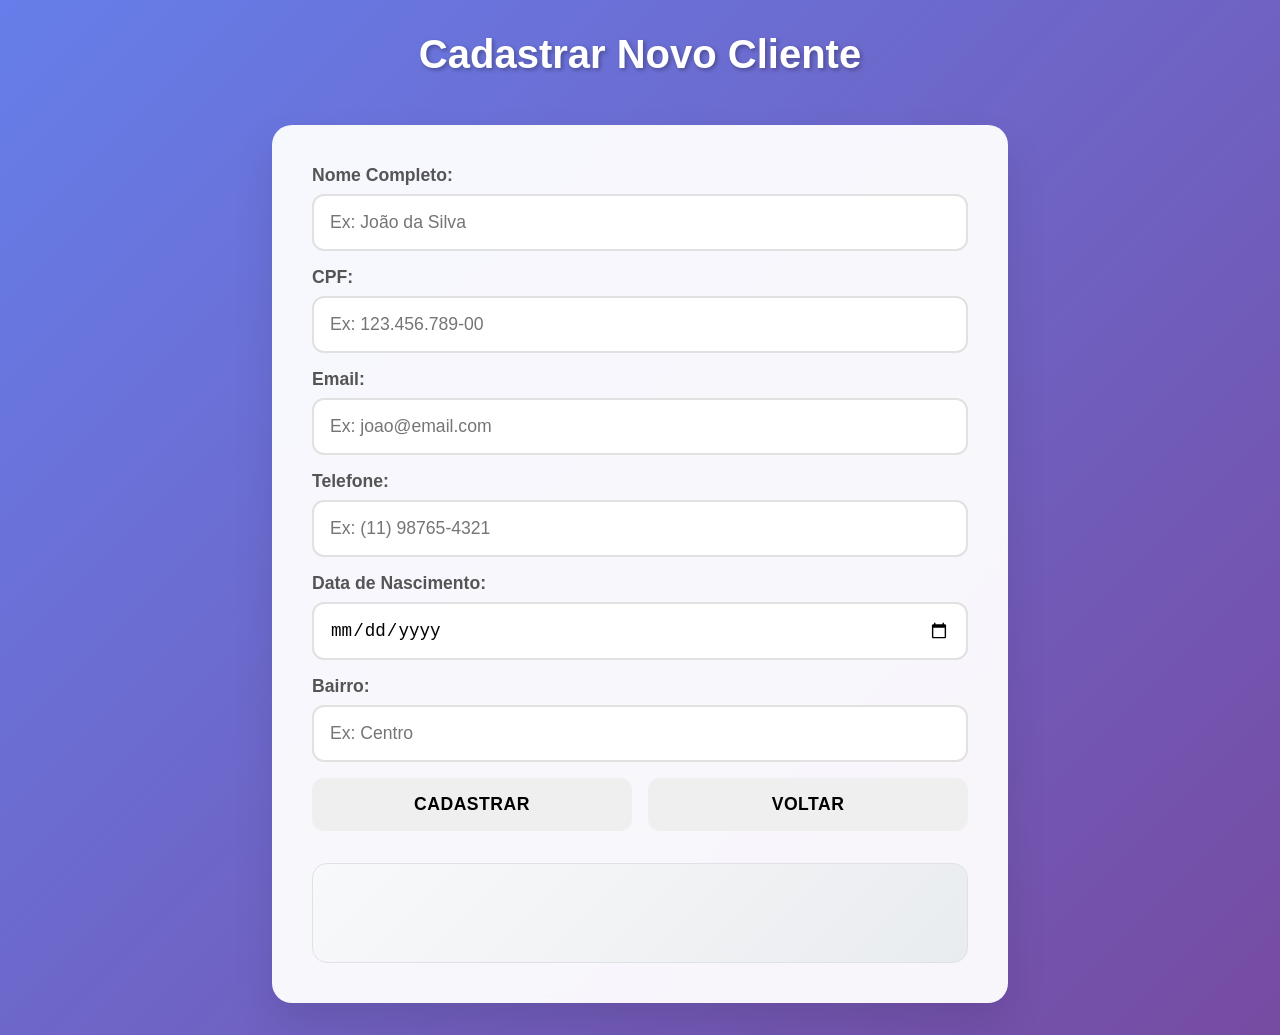
==== src/cadastro.html @ 1f22ab6a "Segundo commit" ====
<!DOCTYPE html>
<html lang="pt-BR">

<head>
  <meta charset="UTF-8" />
  <meta name="viewport" content="width=device-width, initial-scale=1.0" />
  <title>Cadastrar Cliente</title>
  <link rel="stylesheet" href="style.css">
</head>

<body>

  <header>
    <h1>Cadastrar Novo Cliente</h1>
  </header>

  <main>
    <form id="formCadastro" onsubmit="cadastrarCliente(event)">
      <div class="form-group">
        <label for="nome">Nome Completo:</label>
        <input type="text" id="nome" name="nome" required 
        placeholder="Ex: João da Silva" />
      </div>

      <div class="form-group">
        <label for="cpf">CPF:</label>
        <input type="text" id="cpf" name="cpf" required 
        placeholder="Ex: 123.456.789-00" maxlength="14" />
      </div>

      <div class="form-group">
        <label for="email">Email:</label>
        <input type="email" id="email" name="email" required 
        placeholder="Ex: joao@email.com" />
      </div>

      <div class="form-group">
        <label for="telefone">Telefone:</label>
        <input type="tel" id="telefone" name="telefone" 
        placeholder="Ex: (11) 98765-4321" />
      </div>

      <div class="form-group">
        <label for="data_nascimento">Data de Nascimento:</label>
        <input type="date" id="data_nascimento" name="data_nascimento" />
      </div>

      <div class="form-group">
        <label for="bairro">Bairro:</label>
        <input type="text" id="bairro" name="bairro" 
        placeholder="Ex: Centro" />
      </div>

      <div class="botoes-container">
        <button type="submit" class="btn-cadastrar">Cadastrar</button>
        <button type="button" class="btn-voltar" onclick="voltarParaBusca()">Voltar</button>
      </div>
    </form>

    <div id="resultado"></div>
  </main>

  <script src="cadastro.js"></script>
</body>

</html>
---- src/style.css ----
* {

    margin: 0;

    padding: 0;

    box-sizing: border-box;

}



body {

    font-family: 'Segoe UI', Tahoma, Geneva, Verdana, sans-serif;

    background: linear-gradient(135deg, #667eea 0%, #764ba2 100%);

    min-height: 100vh;

    max-width: 800px;

    margin: 0 auto;

    padding: 2rem;

    color: #333;

}



header {

    text-align: center;

    margin-bottom: 3rem;

    position: relative;

}



header h1 {

    font-size: 2.5rem;

    font-weight: 700;

    color: white;

    text-shadow: 2px 2px 4px rgba(0,0,0,0.3);

    margin-bottom: 1rem;

}



.logo-correios {

    width: 150px;

    height: auto;

    filter: drop-shadow(2px 2px 4px rgba(0,0,0,0.3));

}



main {

    background: rgba(255, 255, 255, 0.95);

    padding: 2.5rem;

    border-radius: 20px;

    box-shadow: 0 20px 40px rgba(0,0,0,0.1);

    backdrop-filter: blur(10px);

}



label {

    display: block;

    font-weight: 600;

    color: #555;

    margin-bottom: 0.5rem;

    font-size: 1.1rem;

}



input {

    width: 100%;

    padding: 1rem;

    font-size: 1.1rem;

    border: 2px solid #e1e1e1;

    border-radius: 12px;

    margin-bottom: 1rem;

    transition: all 0.3s ease;

    background: white;

}



input:focus {

    outline: none;

    border-color: #667eea;

    box-shadow: 0 0 0 3px rgba(102, 126, 234, 0.1);

    transform: translateY(-2px);

}



.botoes-container {

    display: flex;

    gap: 1rem;

    margin-bottom: 1.5rem;

}



button {

    flex: 1;

    padding: 1rem 1.5rem;

    font-size: 1.1rem;

    font-weight: 600;

    border: none;

    border-radius: 12px;

    cursor: pointer;

    transition: all 0.3s ease;

    text-transform: uppercase;

    letter-spacing: 0.5px;

}



.btn-buscar {

    background: linear-gradient(135deg, #667eea 0%, #764ba2 100%);

    color: white;

}



.btn-buscar:hover {

    transform: translateY(-2px);

    box-shadow: 0 10px 20px rgba(102, 126, 234, 0.3);

}



.btn-todos {

    background: linear-gradient(135deg, #f093fb 0%, #f5576c 100%);

    color: white;

}



.btn-todos:hover {

    transform: translateY(-2px);

    box-shadow: 0 10px 20px rgba(245, 87, 108, 0.3);

}
.btn-novo {

     background: linear-gradient(135deg, #f093fb 0%, #667eea 100%);
     color:rgb(246, 246, 246);
}



#resultado {

    margin-top: 2rem;

    background: linear-gradient(135deg, #f8f9fa 0%, #e9ecef 100%);

    padding: 1.5rem;

    border-radius: 15px;

    border: 1px solid #dee2e6;

    min-height: 100px;

}



.cliente-card {

    background: white;

    padding: 1.5rem;

    border-radius: 12px;

    margin-bottom: 1rem;

    box-shadow: 0 4px 6px rgba(0,0,0,0.1);

    border-left: 4px solid #667eea;

    transition: transform 0.3s ease;

}



.cliente-card:hover {

    transform: translateX(5px);

}



.cliente-card p {

    margin-bottom: 0.5rem;

    color: #555;

}



.cliente-card strong {

    color: #333;

    font-weight: 600;

}



.adesivo-container {

    position: fixed;

    bottom: 20px;

    right: 20px;

    z-index: 1000;

}



.adesivo {

    width: 80px;

    height: 80px;

    background: linear-gradient(135deg, #ff6b6b 0%, #ff8787 100%);

    border-radius: 50%;

    display: flex;

    align-items: center;

    justify-content: center;

    font-size: 2rem;

    box-shadow: 0 10px 20px rgba(255, 107, 107, 0.3);

    animation: pulse 2s infinite;

    cursor: pointer;

    transition: transform 0.3s ease;

}



.adesivo:hover {

    transform: scale(1.1);

}



@keyframes pulse {

    0% {

        box-shadow: 0 10px 20px rgba(255, 107, 107, 0.3);

    }

    50% {

        box-shadow: 0 10px 30px rgba(255, 107, 107, 0.5);

    }

    100% {

        box-shadow: 0 10px 20px rgba(255, 107, 107, 0.3);

    }

}



.loading {

    text-align: center;

    padding: 2rem;

    color: #667eea;

    font-weight: 600;

}



.error {

    color: #dc3545;

    background: #f8d7da;

    padding: 1rem;

    border-radius: 8px;

    border: 1px solid #f5c6cb;

}



@media (max-width: 768px) {

    body {

        padding: 1rem;

    }

    

    main {

        padding: 1.5rem;

    }

    

    header h1 {

        font-size: 2rem;

    }

    

    .botoes-container {

        flex-direction: column;

    }

    

    .adesivo {

        width: 60px;

        height: 60px;

        font-size: 1.5rem;

    }

}
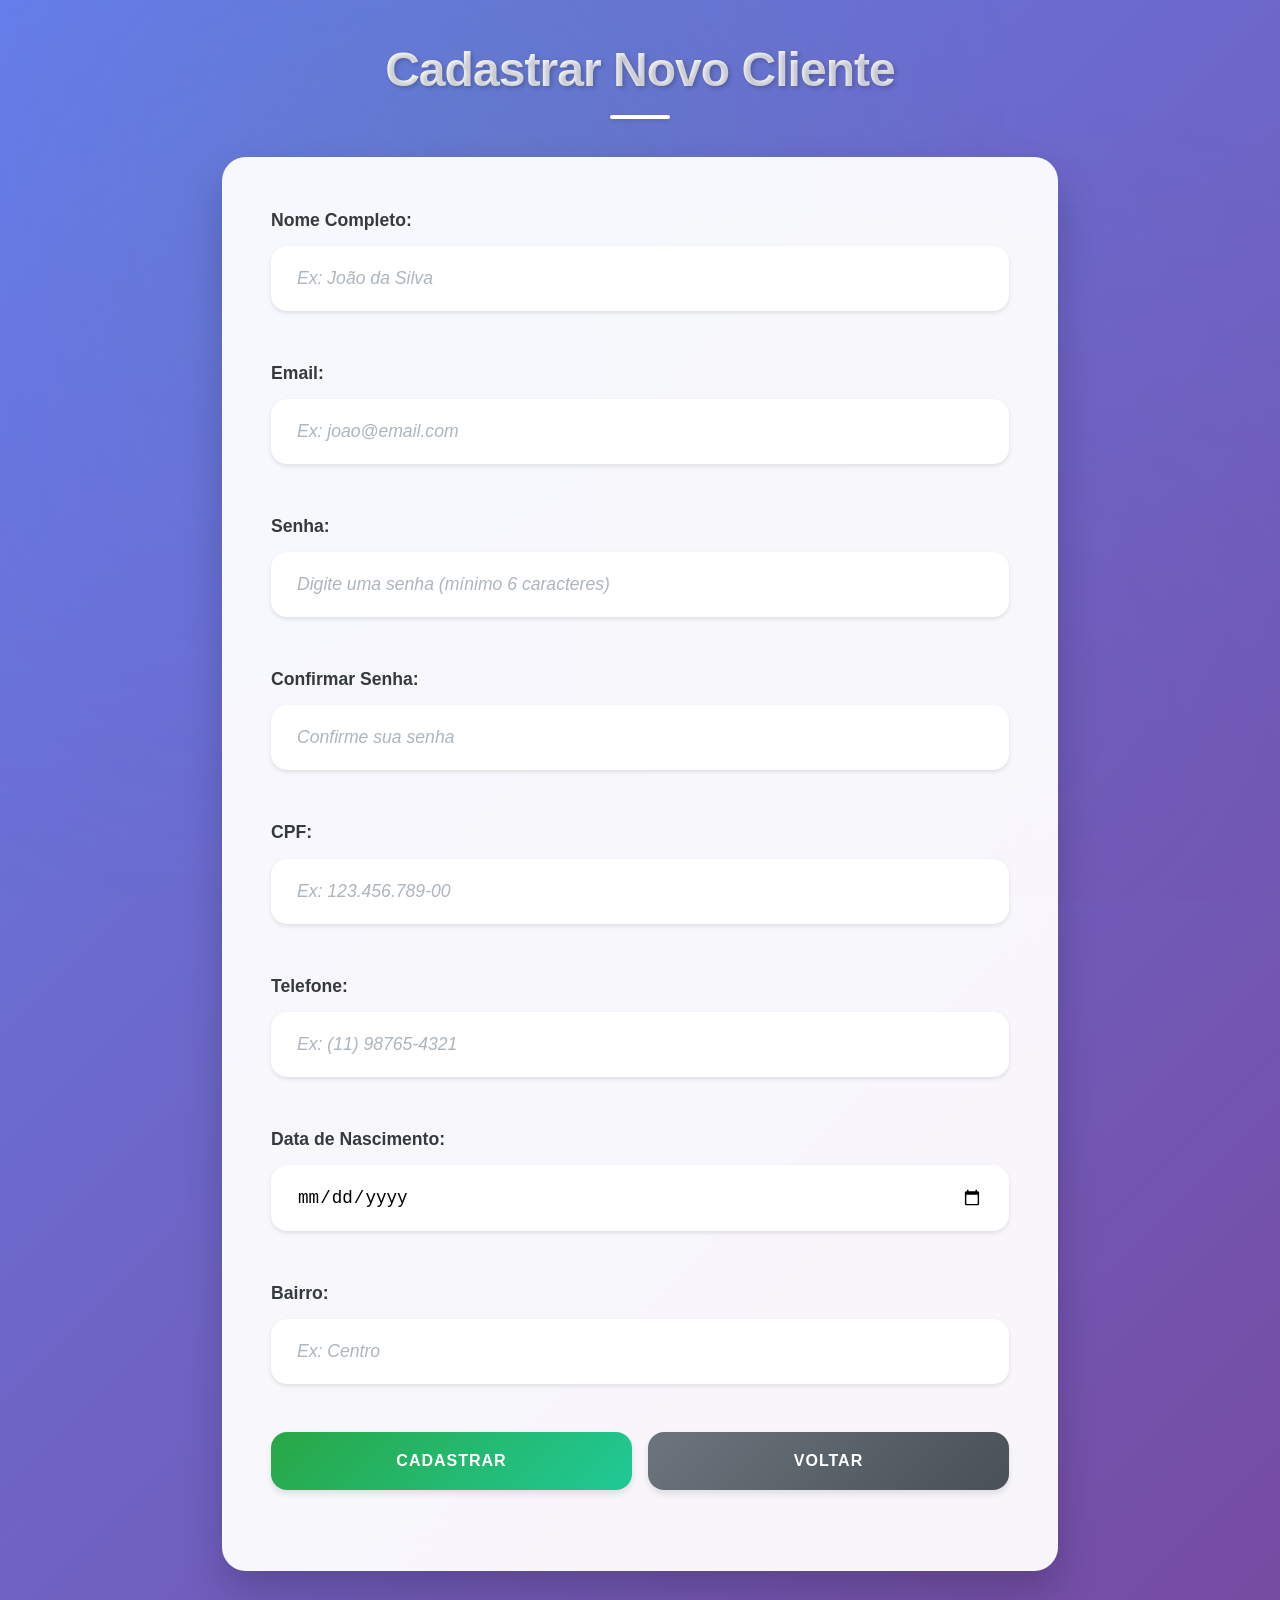
==== commit 56088e1c: "feat:cadastro usuarios" ====
--- a/src/cadastro.html
+++ b/src/cadastro.html
@@ -23,15 +23,27 @@
       </div>
 
       <div class="form-group">
+        <label for="email">Email:</label>
+        <input type="email" id="email" name="email" required 
+        placeholder="Ex: joao@email.com" />
+      </div>
+
+      <div class="form-group">
+        <label for="senha">Senha:</label>
+        <input type="password" id="senha" name="senha" required 
+        placeholder="Digite uma senha (mínimo 6 caracteres)" minlength="6" />
+      </div>
+
+      <div class="form-group">
+        <label for="confirmar_senha">Confirmar Senha:</label>
+        <input type="password" id="confirmar_senha" name="confirmar_senha" required 
+        placeholder="Confirme sua senha" />
+      </div>
+
+      <div class="form-group">
         <label for="cpf">CPF:</label>
         <input type="text" id="cpf" name="cpf" required 
         placeholder="Ex: 123.456.789-00" maxlength="14" />
-      </div>
-
-      <div class="form-group">
-        <label for="email">Email:</label>
-        <input type="email" id="email" name="email" required 
-        placeholder="Ex: joao@email.com" />
       </div>
 
       <div class="form-group">
--- a/src/style.css
+++ b/src/style.css
@@ -1,440 +1,494 @@
+/* ===== RESET E CONFIGURAÇÕES GLOBAIS ===== */
 * {
-
     margin: 0;
-
     padding: 0;
-
     box-sizing: border-box;
-
-}
-
-
+}
+
+:root {
+    --primary-color: #667eea;
+    --secondary-color: #764ba2;
+    --success-color: #28a745;
+    --danger-color: #dc3545;
+    --warning-color: #ffc107;
+    --info-color: #17a2b8;
+    --light-color: #f8f9fa;
+    --dark-color: #343a40;
+    --white: #ffffff;
+    --gradient-primary: linear-gradient(135deg, var(--primary-color) 0%, var(--secondary-color) 100%);
+    --gradient-success: linear-gradient(135deg, #28a745 0%, #20c997 100%);
+    --gradient-danger: linear-gradient(135deg, #dc3545 0%, #c82333 100%);
+    --gradient-info: linear-gradient(135deg, #17a2b8 0%, #138496 100%);
+    --shadow-sm: 0 2px 4px rgba(0,0,0,0.1);
+    --shadow-md: 0 4px 6px rgba(0,0,0,0.1);
+    --shadow-lg: 0 10px 25px rgba(0,0,0,0.15);
+    --shadow-xl: 0 20px 40px rgba(0,0,0,0.2);
+    --transition: all 0.3s cubic-bezier(0.4, 0, 0.2, 1);
+}
 
 body {
-
-    font-family: 'Segoe UI', Tahoma, Geneva, Verdana, sans-serif;
-
-    background: linear-gradient(135deg, #667eea 0%, #764ba2 100%);
-
+    font-family: 'Inter', -apple-system, BlinkMacSystemFont, 'Segoe UI', Roboto, sans-serif;
+    background: var(--gradient-primary);
     min-height: 100vh;
-
-    max-width: 800px;
-
+    max-width: 900px;
     margin: 0 auto;
-
     padding: 2rem;
-
-    color: #333;
-
-}
-
-
-
+    color: var(--dark-color);
+    line-height: 1.6;
+    position: relative;
+    overflow-x: hidden;
+}
+
+body::before {
+    content: '';
+    position: fixed;
+    top: 0;
+    left: 0;
+    width: 100%;
+    height: 100%;
+    background: 
+        radial-gradient(circle at 20% 50%, rgba(102, 126, 234, 0.1) 0%, transparent 50%),
+        radial-gradient(circle at 80% 80%, rgba(118, 75, 162, 0.1) 0%, transparent 50%),
+        radial-gradient(circle at 40% 20%, rgba(40, 167, 69, 0.1) 0%, transparent 50%);
+    pointer-events: none;
+    z-index: 1;
+}
+
+/* ===== ANIMAÇÕES GLOBAIS ===== */
+@keyframes fadeInUp {
+    from {
+        opacity: 0;
+        transform: translateY(30px);
+    }
+    to {
+        opacity: 1;
+        transform: translateY(0);
+    }
+}
+
+@keyframes slideInLeft {
+    from {
+        opacity: 0;
+        transform: translateX(-50px);
+    }
+    to {
+        opacity: 1;
+        transform: translateX(0);
+    }
+}
+
+@keyframes pulse {
+    0%, 100% {
+        transform: scale(1);
+        box-shadow: var(--shadow-md);
+    }
+    50% {
+        transform: scale(1.05);
+        box-shadow: var(--shadow-lg);
+    }
+}
+
+@keyframes float {
+    0%, 100% {
+        transform: translateY(0px);
+    }
+    50% {
+        transform: translateY(-10px);
+    }
+}
+
+/* ===== HEADER ===== */
 header {
-
     text-align: center;
-
     margin-bottom: 3rem;
-
-    position: relative;
-
-}
-
-
+    position: relative;
+    z-index: 10;
+    animation: fadeInUp 0.8s ease-out;
+}
 
 header h1 {
-
-    font-size: 2.5rem;
-
+    font-size: 3rem;
+    font-weight: 800;
+    background: linear-gradient(135deg, var(--white) 0%, rgba(255,255,255,0.9) 100%);
+    -webkit-background-clip: text;
+    -webkit-text-fill-color: transparent;
+    background-clip: text;
+    text-shadow: 2px 2px 4px rgba(0,0,0,0.2);
+    margin-bottom: 1rem;
+    letter-spacing: -0.02em;
+    position: relative;
+}
+
+header h1::after {
+    content: '';
+    position: absolute;
+    bottom: -10px;
+    left: 50%;
+    transform: translateX(-50%);
+    width: 60px;
+    height: 4px;
+    background: var(--white);
+    border-radius: 2px;
+    box-shadow: var(--shadow-sm);
+}
+
+/* ===== MAIN CONTENT ===== */
+main {
+    background: rgba(255, 255, 255, 0.95);
+    backdrop-filter: blur(20px);
+    -webkit-backdrop-filter: blur(20px);
+    padding: 3rem;
+    border-radius: 24px;
+    box-shadow: var(--shadow-xl);
+    border: 1px solid rgba(255, 255, 255, 0.2);
+    position: relative;
+    z-index: 10;
+    animation: fadeInUp 0.8s ease-out 0.2s both;
+    transition: var(--transition);
+}
+
+main:hover {
+    transform: translateY(-2px);
+    box-shadow: 0 25px 50px rgba(0,0,0,0.25);
+}
+
+/* ===== FORMULÁRIOS ===== */
+.form-group {
+    margin-bottom: 2rem;
+    position: relative;
+    animation: slideInLeft 0.6s ease-out;
+}
+
+.form-group:nth-child(1) { animation-delay: 0.1s; }
+.form-group:nth-child(2) { animation-delay: 0.2s; }
+.form-group:nth-child(3) { animation-delay: 0.3s; }
+.form-group:nth-child(4) { animation-delay: 0.4s; }
+.form-group:nth-child(5) { animation-delay: 0.5s; }
+
+label {
+    display: block;
+    font-weight: 600;
+    color: var(--dark-color);
+    margin-bottom: 0.75rem;
+    font-size: 1.1rem;
+    transition: var(--transition);
+    position: relative;
+}
+
+label::after {
+    content: '';
+    position: absolute;
+    bottom: -2px;
+    left: 0;
+    width: 0;
+    height: 2px;
+    background: var(--primary-color);
+    transition: width 0.3s ease;
+}
+
+.form-group:focus-within label::after {
+    width: 100%;
+}
+
+input {
+    width: 100%;
+    padding: 1.25rem 1.5rem;
+    font-size: 1.1rem;
+    border: 2px solid transparent;
+    border-radius: 16px;
+    margin-bottom: 1rem;
+    transition: var(--transition);
+    background: var(--white);
+    position: relative;
+    outline: none;
+    box-shadow: var(--shadow-sm);
+}
+
+input::placeholder {
+    color: #adb5bd;
+    font-style: italic;
+}
+
+input:focus {
+    border-color: var(--primary-color);
+    box-shadow: 0 0 0 4px rgba(102, 126, 234, 0.1), var(--shadow-md);
+    transform: translateY(-2px);
+    background: linear-gradient(135deg, var(--white) 0%, rgba(255,255,255,0.98) 100%);
+}
+
+input:hover {
+    border-color: rgba(102, 126, 234, 0.3);
+    transform: translateY(-1px);
+}
+
+/* ===== BOTÕES ===== */
+.botoes-container {
+    display: flex;
+    gap: 1rem;
+    margin: 2rem 0;
+    flex-wrap: wrap;
+    justify-content: center;
+}
+
+button {
+    flex: 1;
+    min-width: 140px;
+    padding: 1.25rem 2rem;
+    font-size: 1rem;
     font-weight: 700;
-
-    color: white;
-
-    text-shadow: 2px 2px 4px rgba(0,0,0,0.3);
-
-    margin-bottom: 1rem;
-
-}
-
-
-
-.logo-correios {
-
-    width: 150px;
-
-    height: auto;
-
-    filter: drop-shadow(2px 2px 4px rgba(0,0,0,0.3));
-
-}
-
-
-
-main {
-
-    background: rgba(255, 255, 255, 0.95);
-
-    padding: 2.5rem;
-
+    border: none;
+    border-radius: 16px;
+    cursor: pointer;
+    transition: var(--transition);
+    text-transform: uppercase;
+    letter-spacing: 1px;
+    position: relative;
+    overflow: hidden;
+    box-shadow: var(--shadow-md);
+    font-family: inherit;
+}
+
+button::before {
+    content: '';
+    position: absolute;
+    top: 0;
+    left: -100%;
+    width: 100%;
+    height: 100%;
+    background: linear-gradient(90deg, transparent, rgba(255,255,255,0.2), transparent);
+    transition: left 0.5s ease;
+}
+
+button:hover::before {
+    left: 100%;
+}
+
+button:hover {
+    transform: translateY(-3px) scale(1.02);
+    box-shadow: var(--shadow-lg);
+}
+
+button:active {
+    transform: translateY(-1px) scale(0.98);
+}
+
+/* Estilos específicos dos botões */
+.btn-buscar {
+    background: var(--gradient-danger);
+    color: var(--white);
+    animation: slideInLeft 0.6s ease-out 0.3s both;
+}
+
+.btn-buscar:hover {
+    box-shadow: 0 10px 25px rgba(220, 53, 69, 0.3);
+}
+
+.btn-todos {
+    background: var(--gradient-info);
+    color: var(--white);
+    animation: slideInLeft 0.6s ease-out 0.4s both;
+}
+
+.btn-todos:hover {
+    box-shadow: 0 10px 25px rgba(23, 162, 184, 0.3);
+}
+
+.btn-cadastrar {
+    background: var(--gradient-success);
+    color: var(--white);
+    animation: slideInLeft 0.6s ease-out 0.5s both;
+}
+
+.btn-cadastrar:hover {
+    box-shadow: 0 10px 25px rgba(40, 167, 69, 0.3);
+}
+
+.btn-login {
+    background: linear-gradient(135deg, #ff6b6b 0%, #ee5a24 100%);
+    color: var(--white);
+    animation: slideInLeft 0.6s ease-out 0.6s both;
+}
+
+.btn-login:hover {
+    box-shadow: 0 10px 25px rgba(255, 107, 107, 0.3);
+}
+
+.btn-voltar {
+    background: linear-gradient(135deg, #6c757d 0%, #495057 100%);
+    color: var(--white);
+    animation: slideInLeft 0.6s ease-out 0.7s both;
+}
+
+.btn-voltar:hover {
+    box-shadow: 0 10px 25px rgba(108, 117, 125, 0.3);
+}
+
+/* ===== RESULTADOS ===== */
+#resultado {
+    margin-top: 2rem;
+    animation: fadeInUp 0.8s ease-out 0.4s both;
+}
+
+.cliente-card {
+    background: var(--white);
+    padding: 2rem;
     border-radius: 20px;
-
-    box-shadow: 0 20px 40px rgba(0,0,0,0.1);
-
-    backdrop-filter: blur(10px);
-
-}
-
-
-
-label {
-
-    display: block;
-
+    margin-bottom: 1.5rem;
+    box-shadow: var(--shadow-md);
+    border-left: 5px solid var(--primary-color);
+    transition: var(--transition);
+    position: relative;
+    overflow: hidden;
+    animation: slideInLeft 0.6s ease-out;
+}
+
+.cliente-card::before {
+    content: '';
+    position: absolute;
+    top: 0;
+    left: 0;
+    width: 100%;
+    height: 4px;
+    background: var(--gradient-primary);
+    transform: scaleX(0);
+    transform-origin: left;
+    transition: transform 0.3s ease;
+}
+
+.cliente-card:hover::before {
+    transform: scaleX(1);
+}
+
+.cliente-card:hover {
+    transform: translateX(8px) translateY(-2px);
+    box-shadow: var(--shadow-lg);
+    border-left-color: var(--secondary-color);
+}
+
+.cliente-card p {
+    margin-bottom: 0.75rem;
+    color: var(--dark-color);
+    transition: var(--transition);
+}
+
+.cliente-card strong {
+    color: var(--primary-color);
+    font-weight: 700;
+}
+
+/* ===== ESTADOS ESPECIAIS ===== */
+.loading {
+    text-align: center;
+    padding: 3rem;
+    color: var(--primary-color);
     font-weight: 600;
-
-    color: #555;
-
-    margin-bottom: 0.5rem;
-
     font-size: 1.1rem;
-
-}
-
-
-
-input {
-
-    width: 100%;
-
-    padding: 1rem;
-
-    font-size: 1.1rem;
-
-    border: 2px solid #e1e1e1;
-
-    border-radius: 12px;
-
-    margin-bottom: 1rem;
-
-    transition: all 0.3s ease;
-
-    background: white;
-
-}
-
-
-
-input:focus {
-
-    outline: none;
-
-    border-color: #667eea;
-
-    box-shadow: 0 0 0 3px rgba(102, 126, 234, 0.1);
-
-    transform: translateY(-2px);
-
-}
-
-
-
-.botoes-container {
-
-    display: flex;
-
-    gap: 1rem;
-
-    margin-bottom: 1.5rem;
-
-}
-
-
-
-button {
-
-    flex: 1;
-
-    padding: 1rem 1.5rem;
-
-    font-size: 1.1rem;
-
+    position: relative;
+    animation: pulse 1.5s infinite;
+}
+
+.loading::after {
+    content: '';
+    position: absolute;
+    top: 50%;
+    left: 50%;
+    transform: translate(-50%, -50%);
+    width: 40px;
+    height: 40px;
+    border: 3px solid var(--primary-color);
+    border-top: 3px solid transparent;
+    border-radius: 50%;
+    animation: spin 1s linear infinite;
+    margin-top: 60px;
+}
+
+@keyframes spin {
+    0% { transform: translate(-50%, -50%) rotate(0deg); }
+    100% { transform: translate(-50%, -50%) rotate(360deg); }
+}
+
+.error {
+    color: var(--danger-color);
+    background: linear-gradient(135deg, #f8d7da 0%, #f5c6cb 100%);
+    padding: 1.5rem;
+    border-radius: 16px;
+    border: 2px solid #f5c6cb;
     font-weight: 600;
-
-    border: none;
-
-    border-radius: 12px;
-
-    cursor: pointer;
-
-    transition: all 0.3s ease;
-
-    text-transform: uppercase;
-
-    letter-spacing: 0.5px;
-
-}
-
-
-
-.btn-buscar {
-
-    background: linear-gradient(135deg, #667eea 0%, #764ba2 100%);
-
-    color: white;
-
-}
-
-
-
-.btn-buscar:hover {
-
-    transform: translateY(-2px);
-
-    box-shadow: 0 10px 20px rgba(102, 126, 234, 0.3);
-
-}
-
-
-
-.btn-todos {
-
-    background: linear-gradient(135deg, #f093fb 0%, #f5576c 100%);
-
-    color: white;
-
-}
-
-
-
-.btn-todos:hover {
-
-    transform: translateY(-2px);
-
-    box-shadow: 0 10px 20px rgba(245, 87, 108, 0.3);
-
-}
-.btn-novo {
-
-     background: linear-gradient(135deg, #f093fb 0%, #667eea 100%);
-     color:rgb(246, 246, 246);
-}
-
-
-
-#resultado {
-
-    margin-top: 2rem;
-
-    background: linear-gradient(135deg, #f8f9fa 0%, #e9ecef 100%);
-
-    padding: 1.5rem;
-
-    border-radius: 15px;
-
-    border: 1px solid #dee2e6;
-
-    min-height: 100px;
-
-}
-
-
-
-.cliente-card {
-
-    background: white;
-
-    padding: 1.5rem;
-
-    border-radius: 12px;
-
-    margin-bottom: 1rem;
-
-    box-shadow: 0 4px 6px rgba(0,0,0,0.1);
-
-    border-left: 4px solid #667eea;
-
-    transition: transform 0.3s ease;
-
-}
-
-
-
-.cliente-card:hover {
-
-    transform: translateX(5px);
-
-}
-
-
-
-.cliente-card p {
-
-    margin-bottom: 0.5rem;
-
-    color: #555;
-
-}
-
-
-
-.cliente-card strong {
-
-    color: #333;
-
-    font-weight: 600;
-
-}
-
-
-
-.adesivo-container {
-
-    position: fixed;
-
-    bottom: 20px;
-
-    right: 20px;
-
-    z-index: 1000;
-
-}
-
-
-
-.adesivo {
-
-    width: 80px;
-
-    height: 80px;
-
-    background: linear-gradient(135deg, #ff6b6b 0%, #ff8787 100%);
-
-    border-radius: 50%;
-
-    display: flex;
-
-    align-items: center;
-
-    justify-content: center;
-
-    font-size: 2rem;
-
-    box-shadow: 0 10px 20px rgba(255, 107, 107, 0.3);
-
-    animation: pulse 2s infinite;
-
-    cursor: pointer;
-
-    transition: transform 0.3s ease;
-
-}
-
-
-
-.adesivo:hover {
-
-    transform: scale(1.1);
-
-}
-
-
-
-@keyframes pulse {
-
-    0% {
-
-        box-shadow: 0 10px 20px rgba(255, 107, 107, 0.3);
-
-    }
-
-    50% {
-
-        box-shadow: 0 10px 30px rgba(255, 107, 107, 0.5);
-
-    }
-
-    100% {
-
-        box-shadow: 0 10px 20px rgba(255, 107, 107, 0.3);
-
-    }
-
-}
-
-
-
-.loading {
-
-    text-align: center;
-
-    padding: 2rem;
-
-    color: #667eea;
-
-    font-weight: 600;
-
-}
-
-
-
-.error {
-
-    color: #dc3545;
-
-    background: #f8d7da;
-
-    padding: 1rem;
-
-    border-radius: 8px;
-
-    border: 1px solid #f5c6cb;
-
-}
-
-
-
+    animation: slideInLeft 0.6s ease-out;
+    box-shadow: var(--shadow-md);
+}
+
+/* ===== RESPONSIVO ===== */
 @media (max-width: 768px) {
-
     body {
-
         padding: 1rem;
-
-    }
-
-    
-
+    }
+    
     main {
-
+        padding: 2rem;
+        border-radius: 20px;
+    }
+    
+    header h1 {
+        font-size: 2.5rem;
+    }
+    
+    .botoes-container {
+        flex-direction: column;
+        gap: 1rem;
+    }
+    
+    button {
+        width: 100%;
+        min-width: auto;
+    }
+    
+    input {
+        padding: 1rem 1.25rem;
+        font-size: 1rem;
+    }
+    
+    .cliente-card {
         padding: 1.5rem;
-
-    }
-
-    
-
+        margin-bottom: 1rem;
+    }
+}
+
+@media (max-width: 480px) {
+    body {
+        padding: 0.5rem;
+    }
+    
+    main {
+        padding: 1.5rem;
+        border-radius: 16px;
+    }
+    
     header h1 {
-
         font-size: 2rem;
-
-    }
-
-    
-
-    .botoes-container {
-
-        flex-direction: column;
-
-    }
-
-    
-
-    .adesivo {
-
-        width: 60px;
-
-        height: 60px;
-
-        font-size: 1.5rem;
-
-    }
-
-}+    }
+    
+    .form-group {
+        margin-bottom: 1.5rem;
+    }
+}
+
+/* ===== SCROLLBAR PERSONALIZADA ===== */
+::-webkit-scrollbar {
+    width: 10px;
+}
+
+::-webkit-scrollbar-track {
+    background: rgba(255, 255, 255, 0.1);
+    border-radius: 10px;
+}
+
+::-webkit-scrollbar-thumb {
+    background: var(--primary-color);
+    border-radius: 10px;
+    transition: var(--transition);
+}
+
+::-webkit-scrollbar-thumb:hover {
+    background: var(--secondary-color);
+}
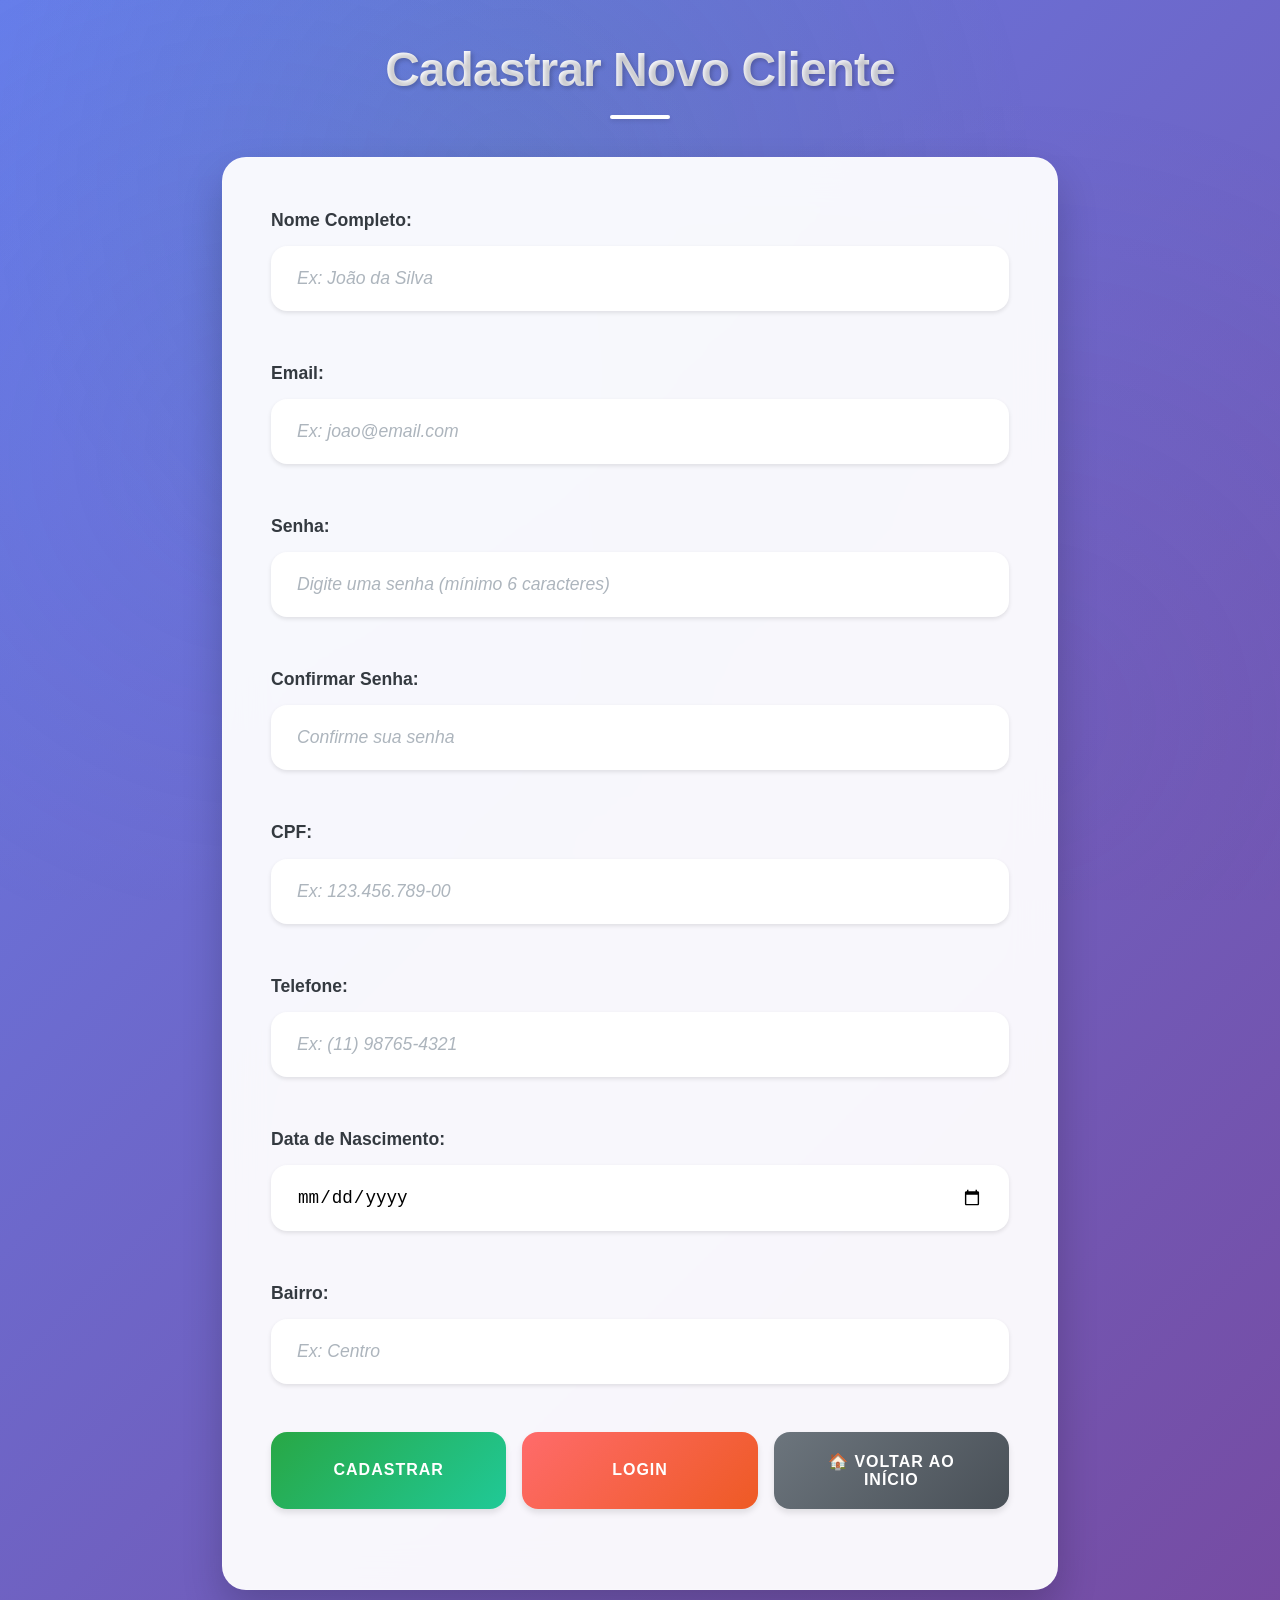
==== commit a742aa99: "Merge pull request #3 from matheusplay13/feat/cadrasto-produto feat:  cadrastro do produto" ====
--- a/src/cadastro.html
+++ b/src/cadastro.html
@@ -65,7 +65,8 @@
 
       <div class="botoes-container">
         <button type="submit" class="btn-cadastrar">Cadastrar</button>
-        <button type="button" class="btn-voltar" onclick="voltarParaBusca()">Voltar</button>
+        <button type="button" class="btn-login" onclick="irParaLogin()">Login</button>
+        <button type="button" class="btn-voltar" onclick="voltarAoInicio()">🏠 Voltar ao Início</button>
       </div>
     </form>
 
--- a/src/style.css
+++ b/src/style.css
@@ -97,6 +97,11 @@
     }
 }
 
+@keyframes spin {
+  0% { transform: rotate(0deg); }
+  100% { transform: rotate(360deg); }
+}
+
 /* ===== HEADER ===== */
 header {
     text-align: center;
@@ -310,13 +315,33 @@
 }
 
 .btn-login:hover {
-    box-shadow: 0 10px 25px rgba(255, 107, 107, 0.3);
+    box-shadow: 0 10px 25px rgba(238, 90, 36, 0.3);
+}
+
+.btn-produtos {
+    background: linear-gradient(135deg, #9b59b6 0%, #8e44ad 100%);
+    color: var(--white);
+    animation: slideInLeft 0.6s ease-out 0.7s both;
+}
+
+.btn-produtos:hover {
+    box-shadow: 0 10px 25px rgba(155, 89, 182, 0.3);
+}
+
+.btn-registro {
+    background: linear-gradient(135deg, #e67e22 0%, #d35400 100%);
+    color: var(--white);
+    animation: slideInLeft 0.6s ease-out 0.8s both;
+}
+
+.btn-registro:hover {
+    box-shadow: 0 10px 25px rgba(230, 126, 34, 0.3);
 }
 
 .btn-voltar {
     background: linear-gradient(135deg, #6c757d 0%, #495057 100%);
     color: var(--white);
-    animation: slideInLeft 0.6s ease-out 0.7s both;
+    animation: slideInLeft 0.6s ease-out 0.8s both;
 }
 
 .btn-voltar:hover {
@@ -473,7 +498,313 @@
     }
 }
 
-/* ===== SCROLLBAR PERSONALIZADA ===== */
+/* ===== PÁGINA INICIAL PERSONALIZADA ===== */
+.welcome-container {
+  max-width: 1200px;
+  margin: 0 auto;
+  animation: fadeInUp 1s ease-out;
+}
+
+.welcome-card {
+  background: linear-gradient(135deg, rgba(255,255,255,0.95) 0%, rgba(255,255,255,0.9) 100%);
+  backdrop-filter: blur(20px);
+  padding: 3rem;
+  border-radius: 24px;
+  box-shadow: var(--shadow-xl);
+  border: 1px solid rgba(255, 255, 255, 0.2);
+  text-align: center;
+  margin-bottom: 2rem;
+}
+
+.welcome-title {
+  font-size: 2.5rem;
+  font-weight: 800;
+  background: linear-gradient(135deg, var(--primary-color) 0%, var(--secondary-color) 100%);
+  -webkit-background-clip: text;
+  -webkit-text-fill-color: transparent;
+  background-clip: text;
+  margin-bottom: 1rem;
+  animation: pulse 2s infinite;
+}
+
+.welcome-subtitle {
+  font-size: 1.3rem;
+  color: var(--dark-color);
+  margin-bottom: 2rem;
+  font-weight: 600;
+}
+
+/* ===== SEÇÃO DE DESENVOLVEDORES ===== */
+.developers-section {
+  display: grid;
+  grid-template-columns: repeat(auto-fit, minmax(300px, 1fr));
+  gap: 2rem;
+  margin-bottom: 3rem;
+}
+
+.developer-card {
+  background: linear-gradient(135deg, #f8f9fa 0%, #e9ecef 100%);
+  padding: 2rem;
+  border-radius: 20px;
+  box-shadow: var(--shadow-md);
+  transition: var(--transition);
+  border: 2px solid transparent;
+  position: relative;
+  overflow: hidden;
+}
+
+.developer-card::before {
+  content: '';
+  position: absolute;
+  top: 0;
+  left: -100%;
+  width: 100%;
+  height: 100%;
+  background: linear-gradient(90deg, transparent, rgba(102, 126, 234, 0.1), transparent);
+  transition: left 0.5s ease;
+}
+
+.developer-card:hover::before {
+  left: 100%;
+}
+
+.developer-card:hover {
+  transform: translateY(-5px) scale(1.02);
+  box-shadow: var(--shadow-lg);
+  border-color: var(--primary-color);
+}
+
+.developer-avatar {
+  font-size: 3rem;
+  margin-bottom: 1rem;
+  animation: float 3s ease-in-out infinite;
+}
+
+.developer-card:nth-child(2) .developer-avatar {
+  animation-delay: 0.5s;
+}
+
+.developer-card h3 {
+  font-size: 1.5rem;
+  color: var(--primary-color);
+  margin-bottom: 0.5rem;
+  font-weight: 700;
+}
+
+.developer-role {
+  font-size: 1.1rem;
+  color: var(--secondary-color);
+  font-weight: 600;
+  margin-bottom: 0.5rem;
+}
+
+.developer-desc {
+  font-size: 0.95rem;
+  color: #6c757d;
+  line-height: 1.5;
+}
+
+/* ===== SEÇÃO DE FUNCIONALIDADES ===== */
+.features-section {
+  margin-bottom: 3rem;
+}
+
+.features-section h3 {
+  font-size: 1.8rem;
+  color: var(--dark-color);
+  margin-bottom: 2rem;
+  text-align: center;
+  font-weight: 700;
+}
+
+.features-grid {
+  display: grid;
+  grid-template-columns: repeat(auto-fit, minmax(250px, 1fr));
+  gap: 1.5rem;
+}
+
+.feature-item {
+  background: linear-gradient(135deg, #ffffff 0%, #f8f9fa 100%);
+  padding: 2rem;
+  border-radius: 16px;
+  box-shadow: var(--shadow-md);
+  transition: var(--transition);
+  text-align: center;
+}
+
+.feature-item:hover {
+  transform: translateY(-3px);
+  box-shadow: var(--shadow-lg);
+}
+
+.feature-icon {
+  font-size: 2.5rem;
+  display: block;
+  margin-bottom: 1rem;
+  animation: pulse 2s infinite;
+}
+
+.feature-item:nth-child(2) .feature-icon {
+  animation-delay: 0.3s;
+}
+
+.feature-item:nth-child(3) .feature-icon {
+  animation-delay: 0.6s;
+}
+
+.feature-item:nth-child(4) .feature-icon {
+  animation-delay: 0.9s;
+}
+
+.feature-item h4 {
+  font-size: 1.2rem;
+  color: var(--primary-color);
+  margin-bottom: 0.5rem;
+  font-weight: 600;
+}
+
+.feature-item p {
+  color: #6c757d;
+  font-size: 0.95rem;
+  line-height: 1.4;
+}
+
+/* ===== SEÇÃO DE AÇÕES ===== */
+.action-section {
+  margin-bottom: 3rem;
+  text-align: center;
+}
+
+.action-section h3 {
+  font-size: 1.8rem;
+  color: var(--dark-color);
+  margin-bottom: 2rem;
+  font-weight: 700;
+}
+
+.action-buttons {
+  display: flex;
+  flex-wrap: wrap;
+  gap: 1rem;
+  justify-content: center;
+  align-items: center;
+}
+
+.action-buttons button {
+  flex: 1;
+  min-width: 180px;
+  padding: 1.2rem 1.5rem;
+  font-size: 1rem;
+  display: flex;
+  align-items: center;
+  justify-content: center;
+  gap: 0.5rem;
+}
+
+.btn-icon {
+  font-size: 1.2rem;
+}
+
+/* ===== SEÇÃO DE TECNOLOGIAS ===== */
+.tech-section {
+  text-align: center;
+}
+
+.tech-section h3 {
+  font-size: 1.8rem;
+  color: var(--dark-color);
+  margin-bottom: 2rem;
+  font-weight: 700;
+}
+
+.tech-grid {
+  display: grid;
+  grid-template-columns: repeat(auto-fit, minmax(200px, 1fr));
+  gap: 1.5rem;
+}
+
+.tech-item {
+  background: linear-gradient(135deg, #667eea 0%, #764ba2 100%);
+  color: white;
+  padding: 1.5rem;
+  border-radius: 16px;
+  box-shadow: var(--shadow-md);
+  transition: var(--transition);
+}
+
+.tech-item:hover {
+  transform: translateY(-3px) scale(1.05);
+  box-shadow: var(--shadow-lg);
+}
+
+.tech-icon {
+  font-size: 2rem;
+  display: block;
+  margin-bottom: 1rem;
+}
+
+.tech-item h4 {
+  font-size: 1.1rem;
+  margin-bottom: 0.5rem;
+  font-weight: 600;
+}
+
+.tech-item p {
+  font-size: 0.9rem;
+  opacity: 0.9;
+  line-height: 1.4;
+}
+
+/* ===== RESPONSIVO ===== */
+@media (max-width: 768px) {
+  .welcome-card {
+    padding: 2rem;
+  }
+  
+  .welcome-title {
+    font-size: 2rem;
+  }
+  
+  .developers-section {
+    grid-template-columns: 1fr;
+  }
+  
+  .features-grid {
+    grid-template-columns: repeat(auto-fit, minmax(200px, 1fr));
+  }
+  
+  .action-buttons {
+    flex-direction: column;
+  }
+  
+  .action-buttons button {
+    width: 100%;
+    min-width: auto;
+  }
+  
+  .tech-grid {
+    grid-template-columns: repeat(auto-fit, minmax(150px, 1fr));
+  }
+}
+
+@media (max-width: 480px) {
+  .welcome-card {
+    padding: 1.5rem;
+  }
+  
+  .welcome-title {
+    font-size: 1.8rem;
+  }
+  
+  .developer-card {
+    padding: 1.5rem;
+  }
+  
+  .features-grid,
+  .tech-grid {
+    grid-template-columns: 1fr;
+  }
+}
 ::-webkit-scrollbar {
     width: 10px;
 }
